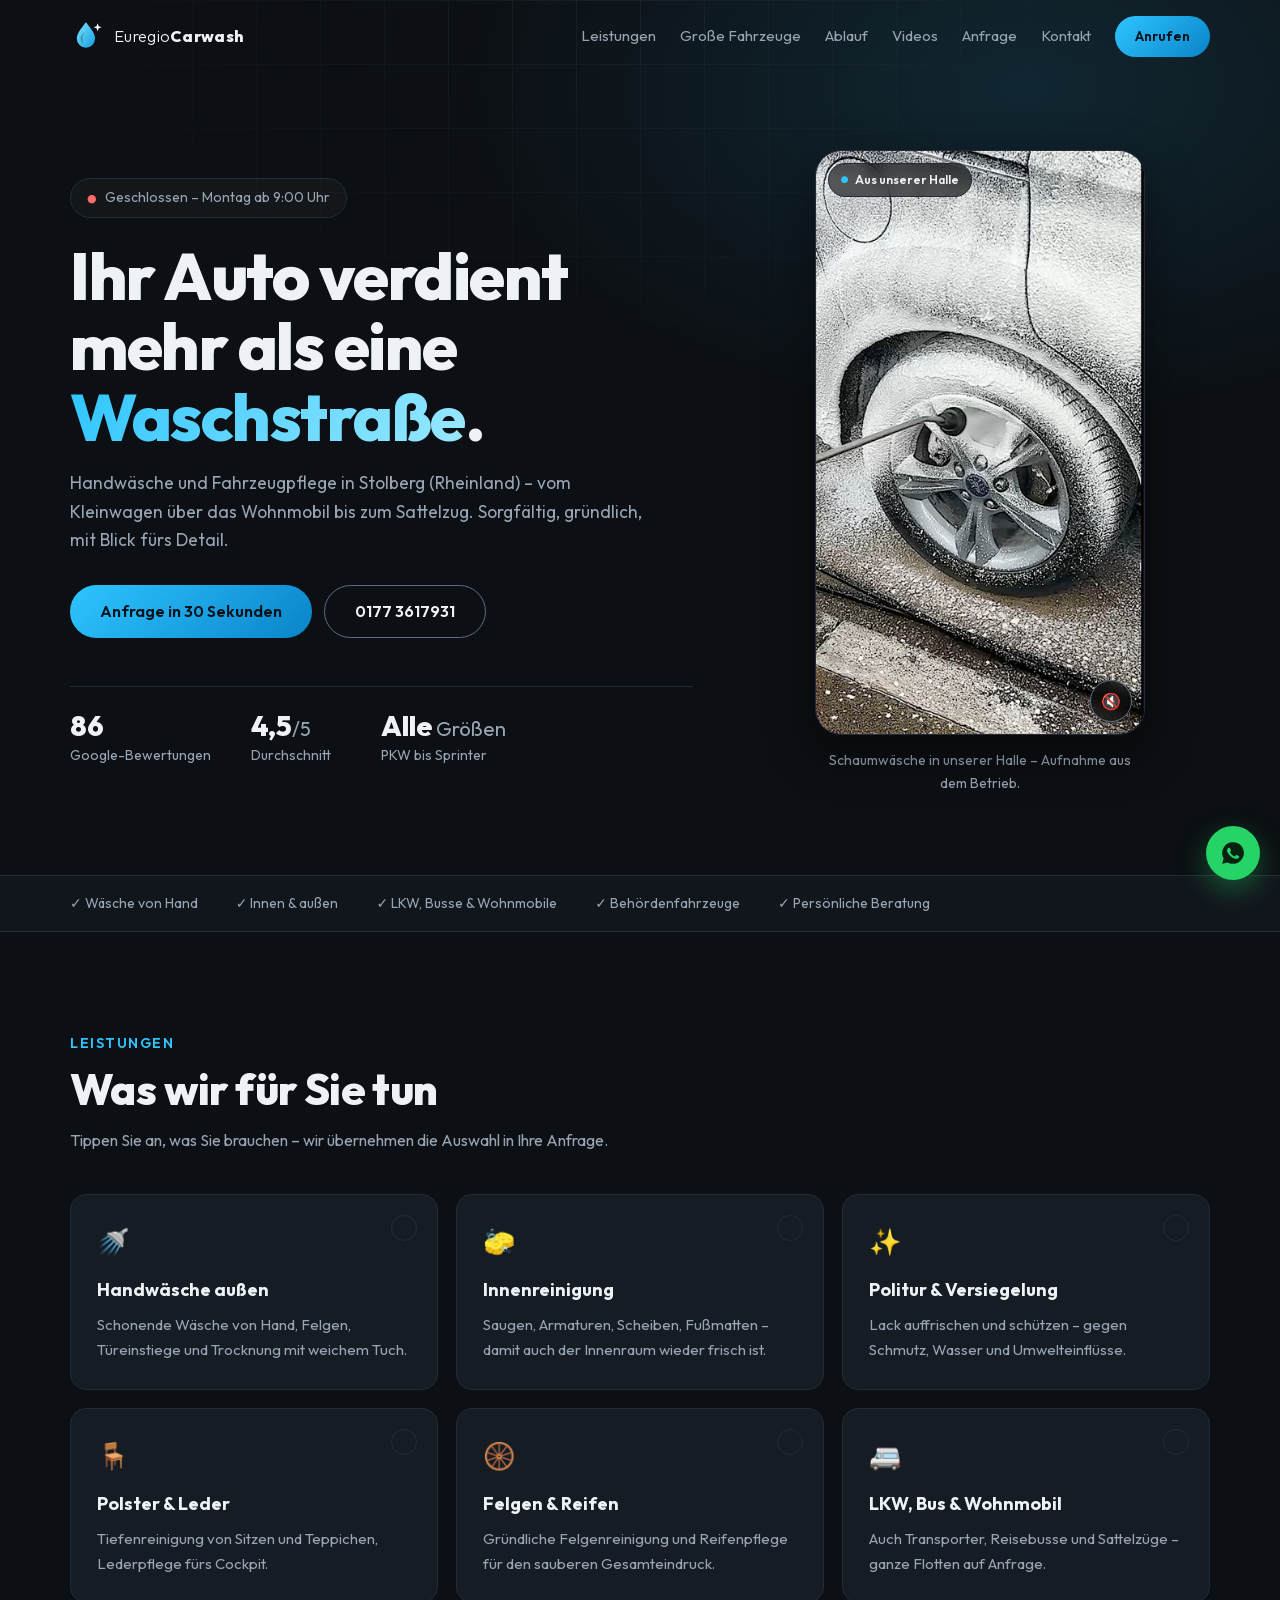
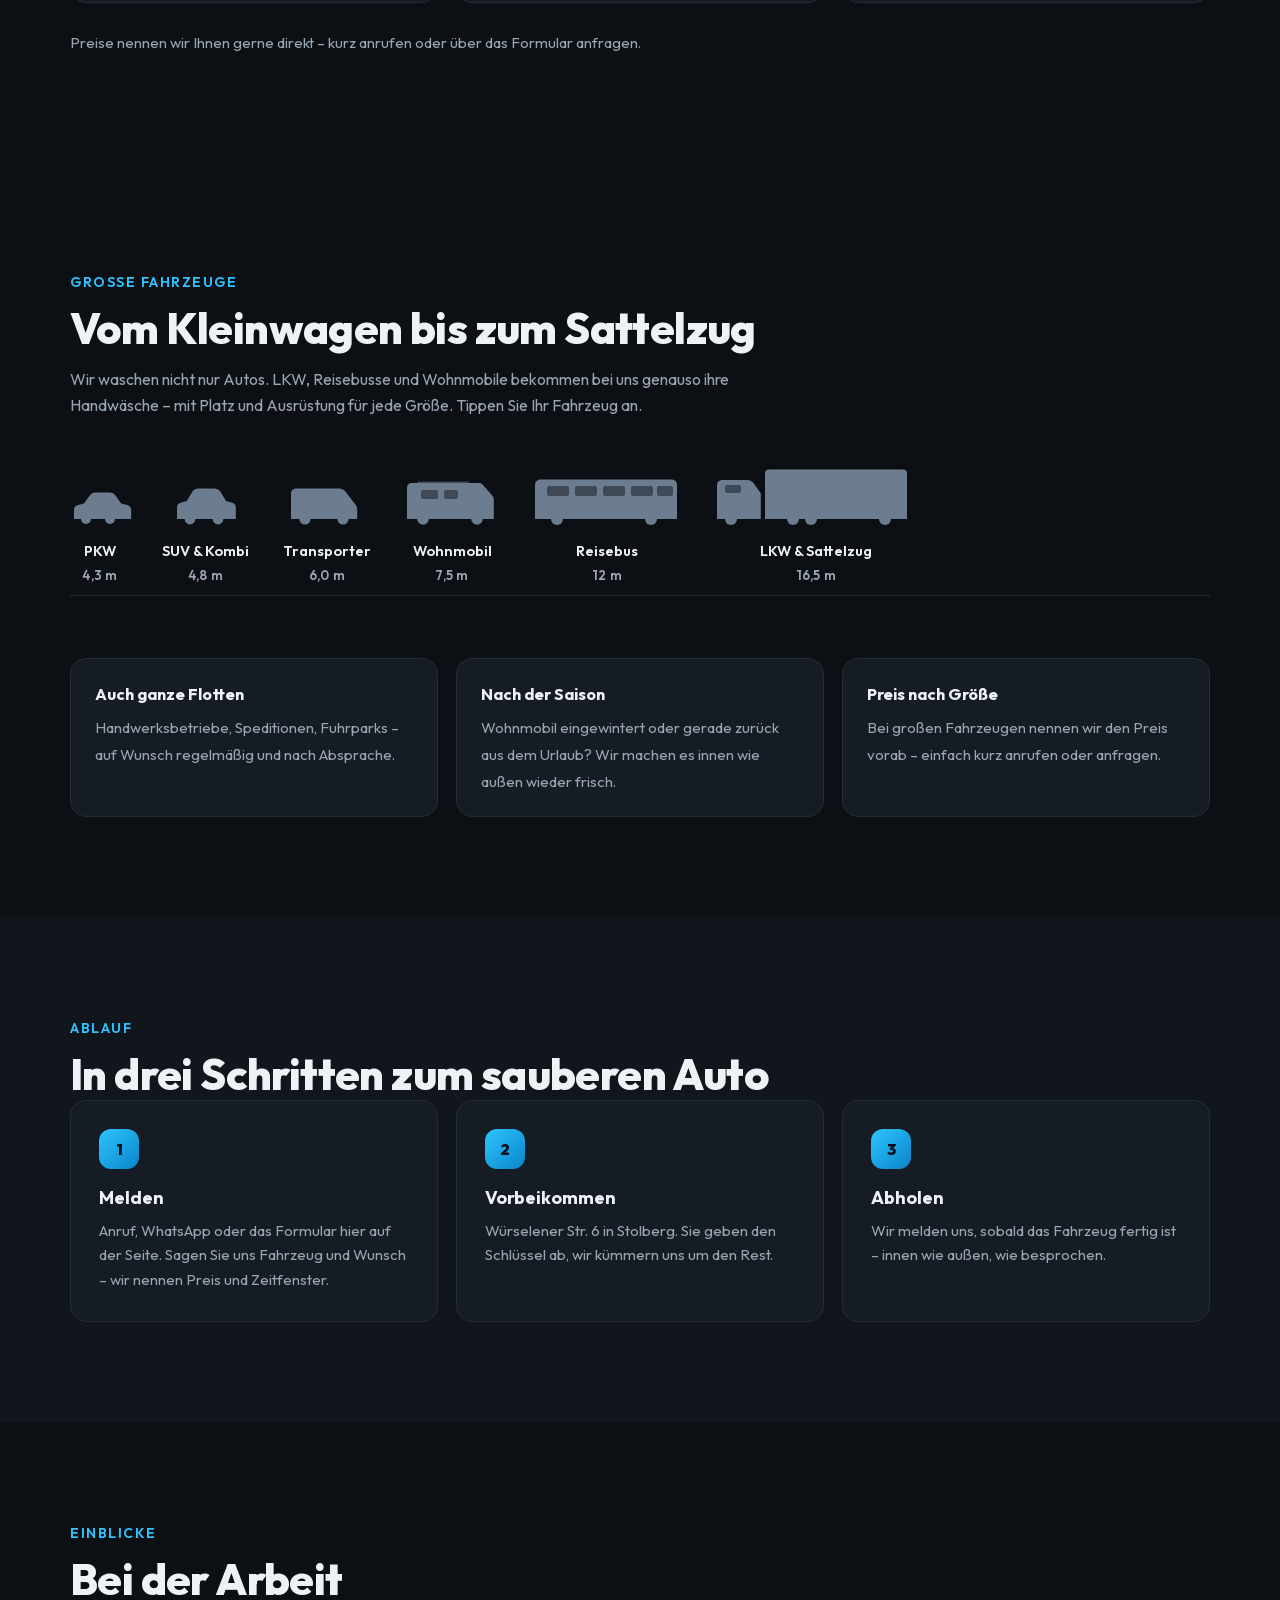
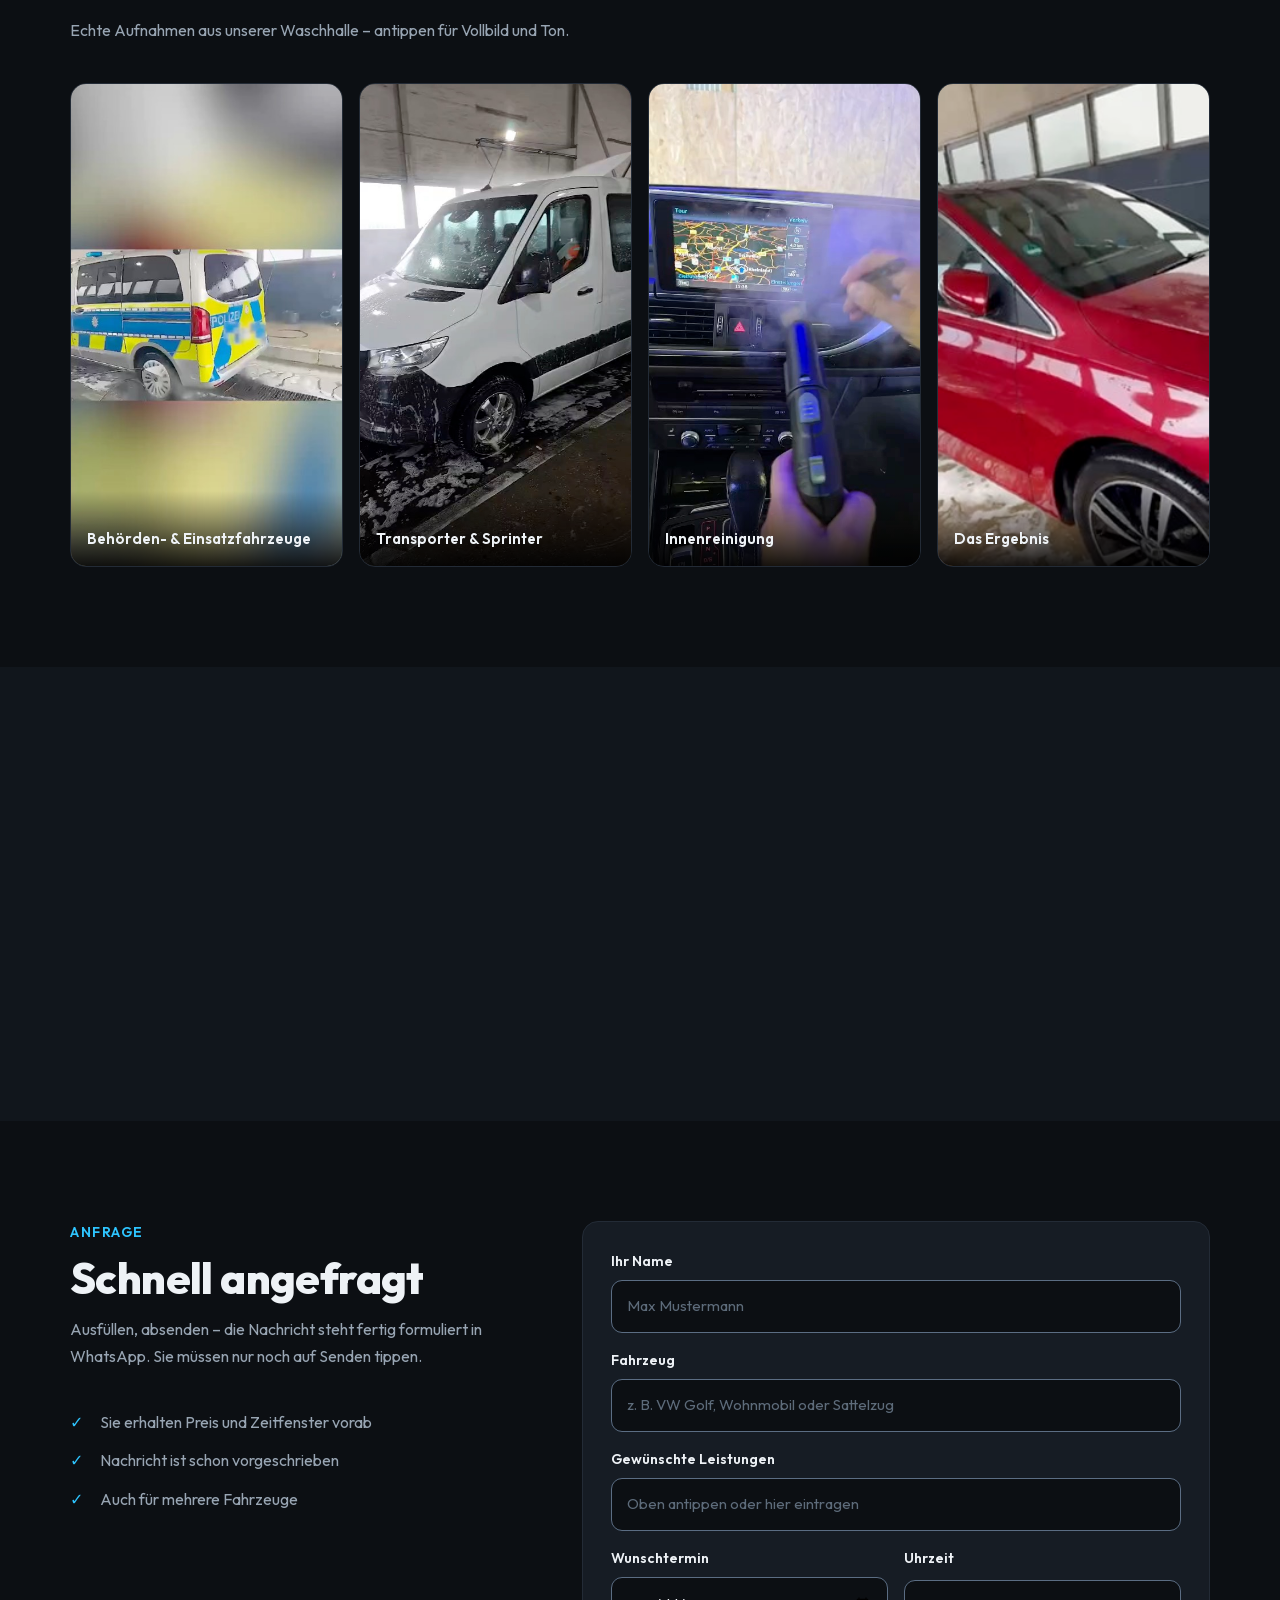
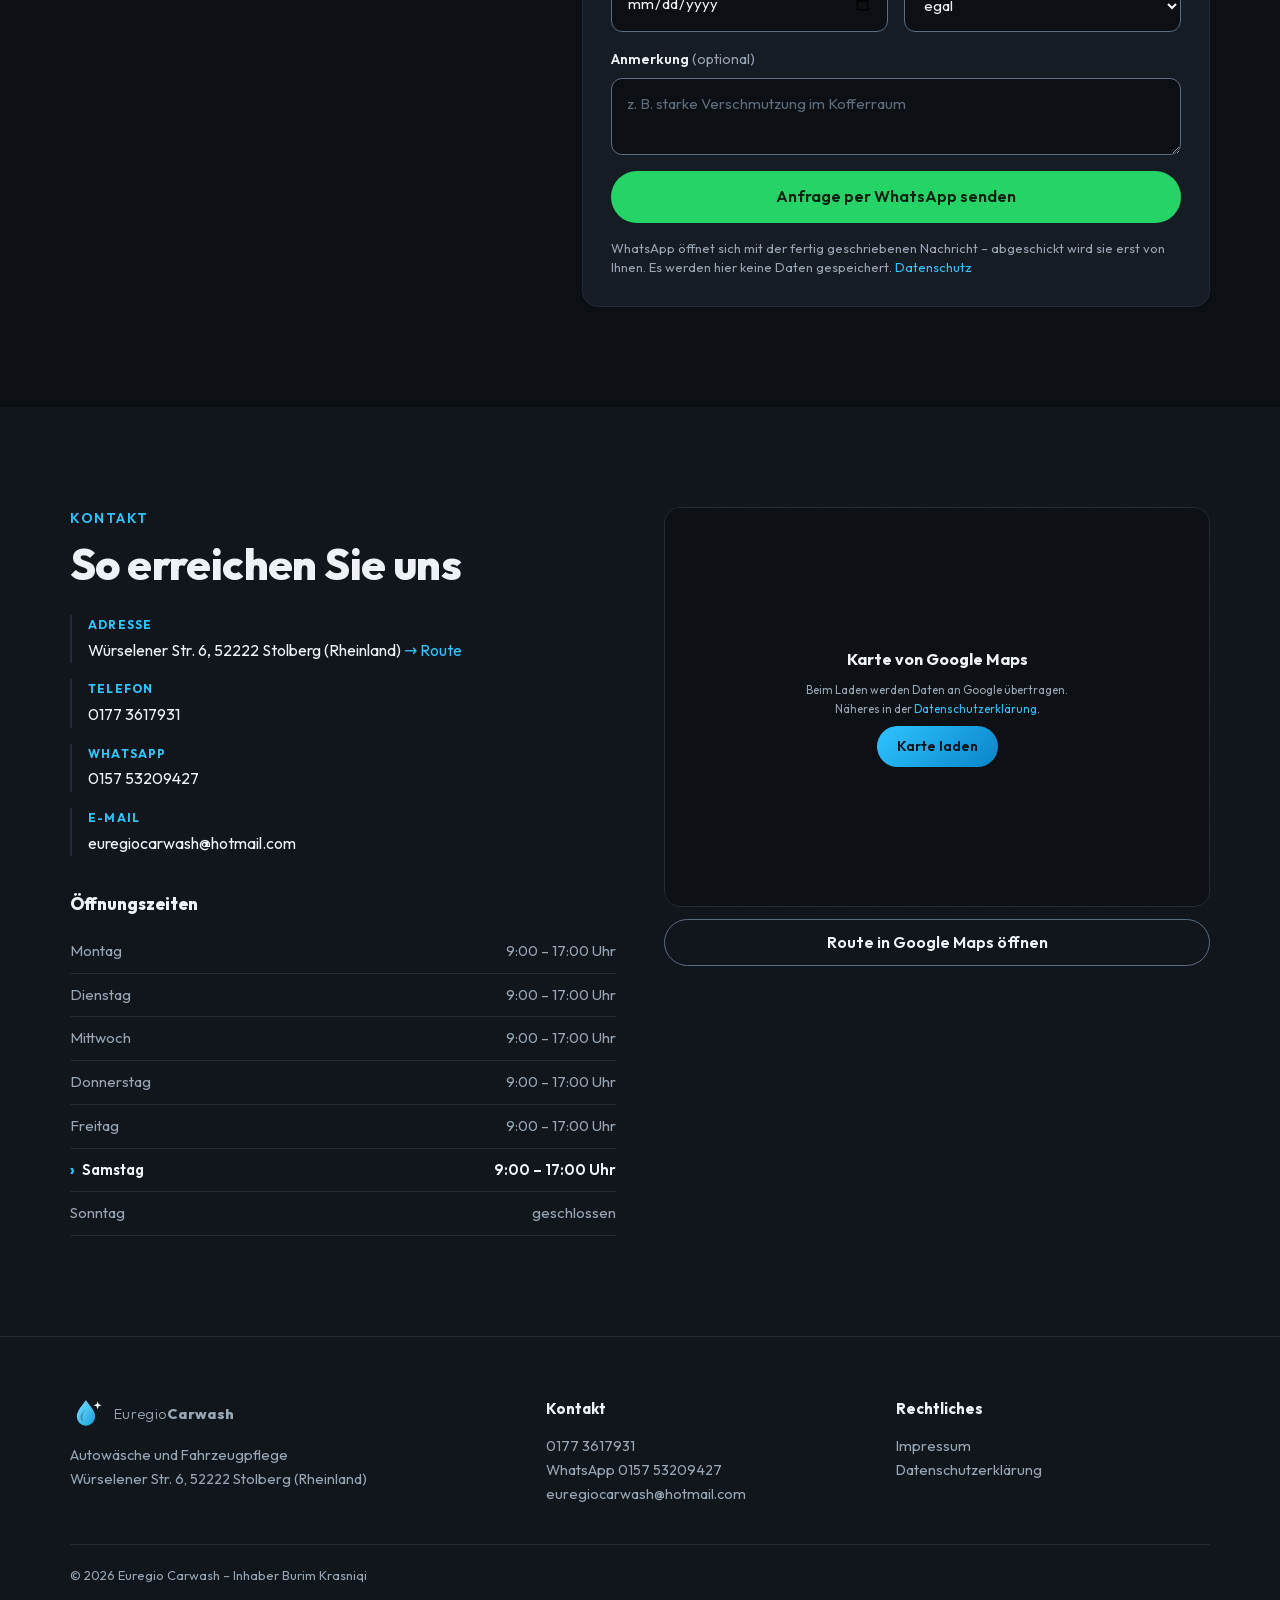
==== index.html @ 528397e3 "Euregio Carwash Website – Umzug auf GitHub Pages Co-Authored-By: Claude Opus 5 <noreply@anthropic.co" ====
<!DOCTYPE html>
<html lang="de">
<head>
<meta charset="utf-8">
<meta name="viewport" content="width=device-width, initial-scale=1">
<title>Euregio Carwash Stolberg – Autowäsche &amp; Fahrzeugpflege</title>
<meta name="description" content="Handwäsche, Innenreinigung und Aufbereitung in Stolberg (Rheinland) – für PKW, Transporter, Wohnmobile, Reisebusse und LKW. Würselener Str. 6.">
<meta name="theme-color" content="#0d1014">
<link rel="canonical" href="https://euregiowash.de/">
<meta property="og:type" content="website">
<meta property="og:url" content="https://euregiowash.de/">
<meta property="og:site_name" content="Euregio Carwash">
<meta property="og:locale" content="de_DE">
<meta property="og:title" content="Euregio Carwash Stolberg – Autowäsche & Fahrzeugpflege">
<meta property="og:description" content="Handwäsche, Innenreinigung und Aufbereitung in Stolberg (Rheinland) – für PKW, Transporter, Wohnmobile, Reisebusse und LKW. Würselener Str. 6.">
<meta property="og:image" content="https://euregiowash.de/logo/social-vorschau.jpg">
<meta property="og:image:width" content="1200">
<meta property="og:image:height" content="630">
<meta property="og:image:alt" content="Euregio Carwash Stolberg – Handwäsche, Innenreinigung, Aufbereitung">
<meta name="twitter:card" content="summary_large_image">
<meta name="twitter:title" content="Euregio Carwash Stolberg – Autowäsche & Fahrzeugpflege">
<meta name="twitter:description" content="Handwäsche, Innenreinigung und Aufbereitung in Stolberg (Rheinland) – für PKW, Transporter, Wohnmobile, Reisebusse und LKW. Würselener Str. 6.">
<meta name="twitter:image" content="https://euregiowash.de/logo/social-vorschau.jpg">
<link rel="icon" href="logo/logo-zeichen.svg" type="image/svg+xml">
<link rel="icon" href="logo/favicon-32.png" sizes="32x32" type="image/png">
<link rel="icon" href="logo/favicon-16.png" sizes="16x16" type="image/png">
<link rel="apple-touch-icon" href="logo/apple-touch-icon.png">
<link rel="manifest" href="site.webmanifest">
<link rel="preload" href="fonts/outfit.woff2" as="font" type="font/woff2" crossorigin>
<link rel="preload" href="videos/hero-schaum.jpg" as="image" fetchpriority="high">
<link rel="stylesheet" href="style.css">
<script type="application/ld+json">
{
  "@context": "https://schema.org",
  "@type": "AutoWash",
  "@id": "https://euregiowash.de/#betrieb",
  "name": "Euregio Carwash",
  "description": "Autowäsche und Fahrzeugpflege in Stolberg (Rheinland): Handwäsche, Innenreinigung, Politur und Aufbereitung – für PKW, Transporter, Wohnmobile, Reisebusse und LKW.",
  "url": "https://euregiowash.de/",
  "image": "https://euregiowash.de/logo/social-vorschau.jpg",
  "logo": "https://euregiowash.de/logo/icon-512.png",
  "telephone": "+491773617931",
  "email": "euregiocarwash@hotmail.com",
  "founder": {
    "@type": "Person",
    "name": "Burim Krasniqi"
  },
  "vatID": "DE360131266",
  "currenciesAccepted": "EUR",
  "address": {
    "@type": "PostalAddress",
    "streetAddress": "Würselener Str. 6",
    "postalCode": "52222",
    "addressLocality": "Stolberg (Rheinland)",
    "addressRegion": "Nordrhein-Westfalen",
    "addressCountry": "DE"
  },
  "areaServed": [
    {
      "@type": "City",
      "name": "Stolberg (Rheinland)"
    },
    {
      "@type": "City",
      "name": "Eschweiler"
    },
    {
      "@type": "City",
      "name": "Aachen"
    },
    {
      "@type": "City",
      "name": "Würselen"
    }
  ],
  "openingHoursSpecification": [
    {
      "@type": "OpeningHoursSpecification",
      "dayOfWeek": [
        "Monday",
        "Tuesday",
        "Wednesday",
        "Thursday",
        "Friday",
        "Saturday"
      ],
      "opens": "09:00",
      "closes": "17:00"
    }
  ],
  "aggregateRating": {
    "@type": "AggregateRating",
    "ratingValue": "4.5",
    "reviewCount": "86",
    "bestRating": "5"
  },
  "hasOfferCatalog": {
    "@type": "OfferCatalog",
    "name": "Leistungen",
    "itemListElement": [
      {
        "@type": "Offer",
        "itemOffered": {
          "@type": "Service",
          "name": "Handwäsche außen"
        }
      },
      {
        "@type": "Offer",
        "itemOffered": {
          "@type": "Service",
          "name": "Innenreinigung"
        }
      },
      {
        "@type": "Offer",
        "itemOffered": {
          "@type": "Service",
          "name": "Politur und Versiegelung"
        }
      },
      {
        "@type": "Offer",
        "itemOffered": {
          "@type": "Service",
          "name": "Polster- und Lederpflege"
        }
      },
      {
        "@type": "Offer",
        "itemOffered": {
          "@type": "Service",
          "name": "Felgen- und Reifenreinigung"
        }
      },
      {
        "@type": "Offer",
        "itemOffered": {
          "@type": "Service",
          "name": "Transporterwäsche"
        }
      },
      {
        "@type": "Offer",
        "itemOffered": {
          "@type": "Service",
          "name": "LKW- und Sattelzugwäsche"
        }
      },
      {
        "@type": "Offer",
        "itemOffered": {
          "@type": "Service",
          "name": "Reisebuswäsche"
        }
      },
      {
        "@type": "Offer",
        "itemOffered": {
          "@type": "Service",
          "name": "Wohnmobilreinigung"
        }
      },
      {
        "@type": "Offer",
        "itemOffered": {
          "@type": "Service",
          "name": "Flottenpflege für Unternehmen"
        }
      }
    ]
  }
}
</script>
</head>
<body>

<a href="#inhalt" class="sprunglink">Zum Inhalt springen</a>

<div class="fortschritt" id="fortschritt"></div>

<header id="nav">
  <div class="wrap nav-inner">
    <a href="#top" class="logo"><img src="logo/logo-marke.svg" alt="" class="logo-mark" width="36" height="36"><span>Euregio<b>Carwash</b></span></a>
    <button class="burger" id="burger" aria-label="Menü öffnen" aria-expanded="false" aria-controls="menu">
      <span></span><span></span><span></span>
    </button>
    <nav class="links" id="menu">
      <a href="#leistungen">Leistungen</a>
      <a href="#flotte">Große Fahrzeuge</a>
      <a href="#ablauf">Ablauf</a>
      <a href="#videos">Videos</a>
      <a href="#anfrage">Anfrage</a>
      <a href="#kontakt">Kontakt</a>
      <a href="tel:+491773617931" class="btn btn-sm nav-call">Anrufen</a>
    </nav>
  </div>
</header>

<main id="top" tabindex="-1"><span id="inhalt"></span>

<section class="hero">
  <div class="raster" aria-hidden="true"></div>
  <div class="wrap hero-grid">
    <div class="hero-text">
      <span class="badge"><b id="ampel" class="ampel">●</b> <span id="ampelText">Öffnungszeiten werden geprüft</span></span>
      <h1>Ihr Auto verdient<br>mehr als eine <em>Waschstraße</em>.</h1>
      <p class="lead">Handwäsche und Fahrzeugpflege in Stolberg (Rheinland) – vom Kleinwagen
        über das Wohnmobil bis zum Sattelzug. Sorgfältig, gründlich, mit Blick fürs Detail.</p>
      <div class="cta-row">
        <a href="#anfrage" class="btn btn-gross">Anfrage in 30 Sekunden</a>
        <a href="tel:+491773617931" class="btn btn-ghost btn-gross">0177 3617931</a>
      </div>
      <dl class="fakten">
        <div><dt id="zahlBewertungen" data-count="86">0</dt><dd>Google-Bewertungen</dd></div>
        <div><dt>4,5<span class="klein">/5</span></dt><dd>Durchschnitt</dd></div>
        <div><dt>Alle<span class="klein"> Größen</span></dt><dd>PKW bis Sprinter</dd></div>
      </dl>
    </div>

    <div class="hero-video-karte">
      <div class="rahmen">
        <video id="heroVideo" muted loop playsinline autoplay preload="auto"
               poster="videos/hero-schaum.jpg">
          <source src="videos/hero-schaum.mp4" type="video/mp4">
        </video>
        <button class="ton" id="tonBtn" aria-label="Ton einschalten"><span aria-hidden="true">🔇</span></button>
        <span class="live">Aus unserer Halle</span>
      </div>
      <p class="karte-bu">Schaumwäsche in unserer Halle – Aufnahme aus dem Betrieb.</p>
    </div>
  </div>
</section>

<div class="streifen">
  <div class="wrap streifen-inner">
    <span>✓ Wäsche von Hand</span>
    <span>✓ Innen &amp; außen</span>
    <span>✓ LKW, Busse &amp; Wohnmobile</span>
    <span>✓ Behördenfahrzeuge</span>
    <span>✓ Persönliche Beratung</span>
  </div>
</div>

<section id="leistungen" class="sec">
  <div class="wrap">
    <p class="kicker reveal">Leistungen</p>
    <h2 class="reveal">Was wir für Sie tun</h2>
    <p class="sub reveal">Tippen Sie an, was Sie brauchen – wir übernehmen die Auswahl in Ihre Anfrage.</p>

    <div class="grid" id="leistungsGrid">
      <button class="karte reveal" data-leistung="Handwäsche außen">
        <span class="karte-ico">🚿</span><span class="kt">Handwäsche außen</span><span class="kp">Schonende Wäsche von Hand, Felgen, Türeinstiege und Trocknung mit weichem Tuch.</span><span class="haken">✓</span></button>
      <button class="karte reveal" data-leistung="Innenreinigung">
        <span class="karte-ico">🧽</span><span class="kt">Innenreinigung</span><span class="kp">Saugen, Armaturen, Scheiben, Fußmatten – damit auch der Innenraum wieder frisch ist.</span><span class="haken">✓</span></button>
      <button class="karte reveal" data-leistung="Politur &amp; Versiegelung">
        <span class="karte-ico">✨</span><span class="kt">Politur &amp; Versiegelung</span><span class="kp">Lack auffrischen und schützen – gegen Schmutz, Wasser und Umwelteinflüsse.</span><span class="haken">✓</span></button>
      <button class="karte reveal" data-leistung="Polster- &amp; Lederpflege">
        <span class="karte-ico">🪑</span><span class="kt">Polster &amp; Leder</span><span class="kp">Tiefenreinigung von Sitzen und Teppichen, Lederpflege fürs Cockpit.</span><span class="haken">✓</span></button>
      <button class="karte reveal" data-leistung="Felgen &amp; Reifen">
        <span class="karte-ico">🛞</span><span class="kt">Felgen &amp; Reifen</span><span class="kp">Gründliche Felgenreinigung und Reifenpflege für den sauberen Gesamteindruck.</span><span class="haken">✓</span></button>
      <button class="karte reveal" data-leistung="LKW / Bus / Wohnmobil">
        <span class="karte-ico">🚐</span><span class="kt">LKW, Bus &amp; Wohnmobil</span><span class="kp">Auch Transporter, Reisebusse und Sattelzüge – ganze Flotten auf Anfrage.</span><span class="haken">✓</span></button>
    </div>

    <div class="auswahl-leiste" id="auswahlLeiste" hidden>
      <span id="auswahlText">0 Leistungen ausgewählt</span>
      <a href="#anfrage" class="btn btn-sm">Weiter zur Anfrage</a>
    </div>
    <p class="note reveal">Preise nennen wir Ihnen gerne direkt – kurz anrufen oder über das Formular anfragen.</p>
  </div>
</section>

<section id="flotte" class="sec">
  <div class="wrap">
    <p class="kicker reveal">Große Fahrzeuge</p>
    <h2 class="reveal">Vom Kleinwagen bis zum Sattelzug</h2>
    <p class="sub reveal">Wir waschen nicht nur Autos. LKW, Reisebusse und Wohnmobile bekommen bei uns
      genauso ihre Handwäsche – mit Platz und Ausrüstung für jede Größe. Tippen Sie Ihr Fahrzeug an.</p>

    <div class="flotte-halter reveal">
      <div class="flotte" id="flotteReihe">
        <button class="fz" data-fahrzeug="PKW" aria-label="PKW, 4,3 m">
          <svg viewBox="0 0 56 56" width="56" height="56" aria-hidden="true"><g class="fz-form"><path d="M2 50V41c0-2.6 1.5-4.2 4-4.9l6-1.6 5.4-7.6C19 24.6 21 23.5 23.6 23.5h13.8c2.7 0 4.8 1.1 6.4 3.4l5.4 7.6 6 1.6c2.5.7 4 2.3 4 4.9v9z"/><circle cx="14" cy="50" r="5"/><circle cx="38" cy="50" r="5"/></g></svg>
          <span class="fz-name">PKW</span><span class="fz-mass">4,3 m</span>
        </button>
        <button class="fz" data-fahrzeug="SUV & Kombi" aria-label="SUV & Kombi, 4,8 m">
          <svg viewBox="0 0 62 56" width="62" height="56" aria-hidden="true"><g class="fz-form"><path d="M2 50V38.5c0-2.7 1.6-4.4 4.2-5.1l5.6-1.5 5.2-8.6c1.5-2.5 3.6-3.7 6.4-3.7h15.8c2.9 0 5 1.2 6.6 3.7l5.2 8.6 5.6 1.5c2.6.7 4.2 2.4 4.2 5.1V50z"/><circle cx="15" cy="50" r="5.4"/><circle cx="43" cy="50" r="5.4"/></g></svg>
          <span class="fz-name">SUV &amp; Kombi</span><span class="fz-mass">4,8 m</span>
        </button>
        <button class="fz" data-fahrzeug="Transporter" aria-label="Transporter, 6,0 m">
          <svg viewBox="0 0 76 56" width="76" height="56" aria-hidden="true"><g class="fz-form"><path d="M2 50V25c0-3.4 2-5.5 5.6-5.5h42c3 0 5.2 1 7 3.3l9.6 12.4c1.4 1.8 2 3.4 2 5.6V50z"/><circle cx="16" cy="50" r="5.6"/><circle cx="54" cy="50" r="5.6"/></g></svg>
          <span class="fz-name">Transporter</span><span class="fz-mass">6,0 m</span>
        </button>
        <button class="fz" data-fahrzeug="Wohnmobil" aria-label="Wohnmobil, 7,5 m">
          <svg viewBox="0 0 94 56" width="94" height="56" aria-hidden="true"><g class="fz-form"><path d="M2 50V19c0-3.2 1.9-5 5.2-5H74c1.7 0 2.8.5 3.8 1.7l9.2 10.6c1.2 1.4 1.8 2.6 1.8 4.5V50z"/><rect x="12" y="12.5" width="52" height="2.6" rx="1.3" opacity=".55"/><rect x="16" y="21" width="17" height="9" rx="2" fill="#12171d" opacity=".5"/><rect x="39" y="21" width="14" height="9" rx="2" fill="#12171d" opacity=".5"/><circle cx="18" cy="50" r="5.8"/><circle cx="72" cy="50" r="5.8"/></g></svg>
          <span class="fz-name">Wohnmobil</span><span class="fz-mass">7,5 m</span>
        </button>
        <button class="fz" data-fahrzeug="Reisebus" aria-label="Reisebus, 12 m">
          <svg viewBox="0 0 148 56" width="148" height="56" aria-hidden="true"><g class="fz-form"><path d="M2 50V16c0-3.4 2.2-5.6 6-5.6h130c3.8 0 6 2.2 6 5.6V50z"/><g fill="#12171d" opacity=".5"><rect x="14" y="17" width="22" height="10" rx="2"/><rect x="42" y="17" width="22" height="10" rx="2"/><rect x="70" y="17" width="22" height="10" rx="2"/><rect x="98" y="17" width="22" height="10" rx="2"/><rect x="124" y="17" width="16" height="10" rx="2"/></g><circle cx="24" cy="50" r="6"/><circle cx="118" cy="50" r="6"/></g></svg>
          <span class="fz-name">Reisebus</span><span class="fz-mass">12 m</span>
        </button>
        <button class="fz" data-fahrzeug="LKW & Sattelzug" aria-label="LKW & Sattelzug, 16,5 m">
          <svg viewBox="0 0 202 56" width="202" height="56" aria-hidden="true"><g class="fz-form"><path d="M2 50V16.5c0-3.4 2.1-5.5 5.6-5.5h24c3.2 0 5.4 1.1 7.2 3.6l7 9.6V50z"/><path d="M50 50V4.5C50 2 51.5.5 54 .5h134c2.5 0 4 1.5 4 4V50z"/><rect x="10" y="16" width="16" height="8" rx="2" fill="#12171d" opacity=".5"/><circle cx="16" cy="50" r="6"/><circle cx="78" cy="50" r="6"/><circle cx="96" cy="50" r="6"/><circle cx="170" cy="50" r="6"/></g></svg>
          <span class="fz-name">LKW &amp; Sattelzug</span><span class="fz-mass">16,5 m</span>
        </button>
      </div>
      <div class="flotte-linie" aria-hidden="true"></div>
    </div>
    <span class="flotte-wisch" aria-hidden="true">Wischen für die großen →</span>

    <p class="flotte-hinweis" id="flotteHinweis" hidden></p>

    <div class="flotte-punkte">
      <div class="reveal"><b>Auch ganze Flotten</b><span>Handwerksbetriebe, Speditionen, Fuhrparks – auf Wunsch regelmäßig und nach Absprache.</span></div>
      <div class="reveal"><b>Nach der Saison</b><span>Wohnmobil eingewintert oder gerade zurück aus dem Urlaub? Wir machen es innen wie außen wieder frisch.</span></div>
      <div class="reveal"><b>Preis nach Größe</b><span>Bei großen Fahrzeugen nennen wir den Preis vorab – einfach kurz anrufen oder anfragen.</span></div>
    </div>
  </div>
</section>

<section id="ablauf" class="sec sec-alt">
  <div class="wrap">
    <p class="kicker reveal">Ablauf</p>
    <h2 class="reveal">In drei Schritten zum sauberen Auto</h2>
    <ol class="schritte">
      <li class="reveal"><span class="nr">1</span><h3>Melden</h3>
        <p>Anruf, WhatsApp oder das Formular hier auf der Seite. Sagen Sie uns Fahrzeug und Wunsch – wir nennen Preis und Zeitfenster.</p></li>
      <li class="reveal"><span class="nr">2</span><h3>Vorbeikommen</h3>
        <p>Würselener Str. 6 in Stolberg. Sie geben den Schlüssel ab, wir kümmern uns um den Rest.</p></li>
      <li class="reveal"><span class="nr">3</span><h3>Abholen</h3>
        <p>Wir melden uns, sobald das Fahrzeug fertig ist – innen wie außen, wie besprochen.</p></li>
    </ol>
  </div>
</section>

<section id="videos" class="sec">
  <div class="wrap">
    <p class="kicker reveal">Einblicke</p>
    <h2 class="reveal">Bei der Arbeit</h2>
    <p class="sub reveal">Echte Aufnahmen aus unserer Waschhalle – antippen für Vollbild und Ton.</p>
    <div class="vgal">
      <figure class="vcard reveal" tabindex="0" role="button" aria-label="Video Behördenfahrzeuge abspielen">
        <video muted loop playsinline preload="none" poster="videos/behoerden.jpg" data-src="videos/behoerden.mp4"></video>
        <figcaption>Behörden- &amp; Einsatzfahrzeuge</figcaption></figure>
      <figure class="vcard reveal" tabindex="0" role="button" aria-label="Video Transporter abspielen">
        <video muted loop playsinline preload="none" poster="videos/sprinter-schaum.jpg" data-src="videos/sprinter-schaum.mp4"></video>
        <figcaption>Transporter &amp; Sprinter</figcaption></figure>
      <figure class="vcard reveal" tabindex="0" role="button" aria-label="Video Innenreinigung abspielen">
        <video muted loop playsinline preload="none" poster="videos/innenreinigung.jpg" data-src="videos/innenreinigung.mp4"></video>
        <figcaption>Innenreinigung</figcaption></figure>
      <figure class="vcard reveal" tabindex="0" role="button" aria-label="Video Ergebnis abspielen">
        <video muted loop playsinline preload="none" poster="videos/mercedes-front.jpg" data-src="videos/mercedes-front.mp4"></video>
        <figcaption>Das Ergebnis</figcaption></figure>
    </div>
  </div>
</section>

<section class="sec sec-alt bewertung">
  <div class="wrap mitte">
    <div class="sterne reveal" aria-label="4,5 von 5 Sternen">★★★★<span class="halb">★</span></div>
    <h2 class="reveal">4,5 von 5 bei Google</h2>
    <p class="sub reveal">Aus 86 Rezensionen unserer Kundinnen und Kunden.</p>
    <a class="btn btn-ghost reveal" href="https://www.google.com/maps/search/Euregio-Carwash+Stolberg" target="_blank" rel="noopener">Rezensionen bei Google ansehen</a>
  </div>
</section>

<section id="anfrage" class="sec">
  <div class="wrap anfrage-grid">
    <div class="reveal">
      <p class="kicker">Anfrage</p>
      <h2>Schnell angefragt</h2>
      <p class="sub">Ausfüllen, absenden – die Nachricht steht fertig formuliert in WhatsApp.
        Sie müssen nur noch auf Senden tippen.</p>
      <ul class="vorteile">
        <li>Sie erhalten Preis und Zeitfenster vorab</li>
        <li>Nachricht ist schon vorgeschrieben</li>
        <li>Auch für mehrere Fahrzeuge</li>
      </ul>
    </div>

    <form class="formular reveal" id="formular" novalidate aria-describedby="formFehler">
      <p id="formFehler" class="formfehler" role="alert" hidden></p>
      <div class="feld">
        <label for="fName">Ihr Name</label>
        <input id="fName" name="name" type="text" autocomplete="name" placeholder="Max Mustermann" required>
      </div>
      <div class="feld">
        <label for="fAuto">Fahrzeug</label>
        <input id="fAuto" name="auto" type="text" placeholder="z. B. VW Golf, Wohnmobil oder Sattelzug" required>
      </div>
      <div class="feld">
        <label for="fLeistung">Gewünschte Leistungen</label>
        <input id="fLeistung" name="leistung" type="text" placeholder="Oben antippen oder hier eintragen">
      </div>
      <div class="feld-reihe">
        <div class="feld">
          <label for="fDatum">Wunschtermin</label>
          <input id="fDatum" name="datum" type="date" min="">
        </div>
        <div class="feld">
          <label for="fZeit">Uhrzeit</label>
          <select id="fZeit" name="zeit">
            <option value="">egal</option><option>vormittags</option><option>mittags</option><option>nachmittags</option>
          </select>
        </div>
      </div>
      <div class="feld">
        <label for="fText">Anmerkung <span class="opt">(optional)</span></label>
        <textarea id="fText" name="text" rows="2" placeholder="z. B. starke Verschmutzung im Kofferraum"></textarea>
      </div>

      <div class="vorschau" id="vorschau" aria-live="polite"></div>

      <button type="button" class="btn btn-wa btn-gross breit-voll" id="sendenWa">
        Anfrage per WhatsApp senden
      </button>
      <p class="hinweis">WhatsApp öffnet sich mit der fertig geschriebenen Nachricht – abgeschickt wird sie
        erst von Ihnen. Es werden hier keine Daten gespeichert.
        <a href="datenschutz.html">Datenschutz</a></p>
    </form>
  </div>
</section>

<section id="kontakt" class="sec sec-alt">
  <div class="wrap kontakt-grid">
    <div class="reveal">
      <p class="kicker">Kontakt</p>
      <h2>So erreichen Sie uns</h2>
      <ul class="kontakt-list">
        <li><b>Adresse</b>
          <a href="https://www.google.com/maps/dir/?api=1&destination=W%C3%BCrselener+Str.+6%2C+52222+Stolberg" target="_blank" rel="noopener">
            Würselener Str. 6, 52222 Stolberg (Rheinland) <span class="pfeil">→ Route</span></a></li>
        <li><b>Telefon</b><a href="tel:+491773617931">0177 3617931</a></li>
        <li><b>WhatsApp</b><a href="https://wa.me/4915753209427?text=Hallo%20Euregio%20Carwash%2C%20ich%20w%C3%BCrde%20gerne%20einen%20Termin%20anfragen.%20Mein%20Fahrzeug%3A%20" target="_blank" rel="noopener">0157 53209427</a></li>
        <li><b>E-Mail</b><a href="mailto:euregiocarwash@hotmail.com">euregiocarwash@hotmail.com</a></li>
      </ul>

      <table class="zeiten" id="zeiten"><caption>Öffnungszeiten</caption><tbody></tbody></table>
    </div>

    <div class="reveal">
      <!-- Karte lädt erst nach Klick: keine Datenübertragung an Google ohne Einwilligung -->
      <div class="karte-halter" id="karteHalter">
        <div class="karte-platzhalter" id="kartePlatzhalter">
          <p><b>Karte von Google Maps</b></p>
          <p class="klein">Beim Laden werden Daten an Google übertragen. Näheres in der
            <a href="datenschutz.html">Datenschutzerklärung</a>.</p>
          <button class="btn btn-sm" id="karteLaden">Karte laden</button>
        </div>
      </div>
      <a class="btn btn-ghost breit" href="https://www.google.com/maps/dir/?api=1&destination=W%C3%BCrselener+Str.+6%2C+52222+Stolberg" target="_blank" rel="noopener">Route in Google Maps öffnen</a>
    </div>
  </div>
</section>

</main>

<footer>
  <div class="wrap foot-grid">
    <div>
      <div class="logo"><img src="logo/logo-marke.svg" alt="" class="logo-mark" width="36" height="36"><span>Euregio<b>Carwash</b></span></div>
      <p>Autowäsche und Fahrzeugpflege<br>Würselener Str. 6, 52222 Stolberg (Rheinland)</p>
    </div>
    <div>
      <h4>Kontakt</h4>
      <p><a href="tel:+491773617931">0177 3617931</a><br>
         <a href="https://wa.me/4915753209427?text=Hallo%20Euregio%20Carwash%2C%20ich%20w%C3%BCrde%20gerne%20einen%20Termin%20anfragen.%20Mein%20Fahrzeug%3A%20" target="_blank" rel="noopener">WhatsApp 0157 53209427</a><br>
         <a href="mailto:euregiocarwash@hotmail.com">euregiocarwash@hotmail.com</a></p>
    </div>
    <div>
      <h4>Rechtliches</h4>
      <p><a href="impressum.html">Impressum</a><br>
         <a href="datenschutz.html">Datenschutzerklärung</a></p>
    </div>
  </div>
  <div class="wrap copy">© <span id="jahr"></span> Euregio Carwash – Inhaber Burim Krasniqi</div>
</footer>

<a class="fab wa-fab" href="https://wa.me/4915753209427?text=Hallo%20Euregio%20Carwash%2C%20ich%20w%C3%BCrde%20gerne%20einen%20Termin%20anfragen.%20Mein%20Fahrzeug%3A%20" target="_blank" rel="noopener" aria-label="Über WhatsApp schreiben">
  <svg viewBox="0 0 24 24" width="26" height="26" fill="currentColor" aria-hidden="true"><path d="M12 2a10 10 0 0 0-8.6 15.1L2 22l5.1-1.3A10 10 0 1 0 12 2Zm5.4 14.1c-.2.6-1.3 1.2-1.8 1.2-.5.1-1 .1-1.7-.1-.4-.1-.9-.3-1.6-.6-2.8-1.2-4.6-4-4.7-4.2-.1-.2-1.1-1.4-1.1-2.7s.7-1.9 1-2.2c.2-.2.5-.3.7-.3h.5c.2 0 .4 0 .6.5l.8 1.9c.1.2.1.4 0 .5l-.3.5-.3.3c-.1.1-.3.3-.1.6.2.3.8 1.3 1.7 2.1 1.1 1 2 1.3 2.3 1.4.3.1.4.1.6-.1l.8-1c.2-.2.4-.2.6-.1l1.8.9c.2.1.4.2.5.3.1.2.1.6-.1 1.1Z"/></svg>
</a>
<button class="fab hoch" id="hoch" aria-label="Nach oben" hidden>↑</button>

<script src="script.js" defer></script>
</body>
</html>
---- style.css ----
@font-face{
  font-family:'Outfit';src:url('fonts/outfit.woff2') format('woff2');
  font-weight:300 800;font-style:normal;font-display:swap;
}
:root{
  --bg:#0c0f13; --bg2:#11161c; --karte:#161c24; --linie:#232b36;
  --txt:#eef2f6; --mut:#98a5b3; --akz:#2ec5ff; --akz2:#0a84c9; --wa:#25d366; --warn:#ff6b6b;
  --linie-ui:#5b6d83;   /* Rahmen für Bedienelemente, WCAG-konform */
  --rad:16px; --schatten:0 18px 50px rgba(0,0,0,.45);
}
*{box-sizing:border-box}
html{scroll-behavior:smooth;scroll-padding-top:84px}
body{margin:0;background:var(--bg);color:var(--txt);line-height:1.65;-webkit-font-smoothing:antialiased;
  font-family:'Outfit',system-ui,-apple-system,'Segoe UI',Roboto,sans-serif}
img,video{display:block;max-width:100%}
a{color:inherit;text-decoration:none}
button{font:inherit;color:inherit;-webkit-appearance:none;appearance:none;background:none;
  border:0;-webkit-tap-highlight-color:transparent}
:focus-visible{outline:2px solid var(--akz);outline-offset:3px;border-radius:6px}
.wrap{width:min(1140px,92vw);margin:0 auto}
.mitte{text-align:center}
.klein{font-size:.72em;color:var(--mut);font-weight:400}

/* SCROLL-FORTSCHRITT */
.fortschritt{position:fixed;top:0;left:0;height:3px;width:0;z-index:99;
  background:linear-gradient(90deg,var(--akz),#8be9ff)}

/* NAV */
#nav{position:fixed;top:0;left:0;right:0;z-index:60;padding:16px 0;transition:.3s}
#nav.fest{background:rgba(12,15,19,.92);backdrop-filter:blur(14px);border-bottom:1px solid var(--linie);padding:9px 0}
.nav-inner{display:flex;align-items:center;gap:20px}
.logo{display:flex;align-items:center;gap:10px;font-weight:300;letter-spacing:.3px;white-space:nowrap}
.logo b{font-weight:800}
.logo-mark{width:34px;height:34px;flex:none;display:block}
.links{margin-left:auto;display:flex;align-items:center;gap:24px;font-size:15px}
.links a{color:var(--mut);transition:color .2s}
.links a:hover{color:var(--txt)}
.links a.btn{color:#04121b}
.burger{display:none;margin-left:auto;background:none;border:0;padding:8px;cursor:pointer}
.burger span{display:block;width:24px;height:2px;background:var(--txt);margin:5px 0;transition:.3s}
.burger[aria-expanded="true"] span:nth-child(1){transform:translateY(7px) rotate(45deg)}
.burger[aria-expanded="true"] span:nth-child(2){opacity:0}
.burger[aria-expanded="true"] span:nth-child(3){transform:translateY(-7px) rotate(-45deg)}

/* BUTTONS */
.btn{display:inline-flex;align-items:center;justify-content:center;gap:8px;cursor:pointer;border:0;
  padding:13px 26px;border-radius:999px;font-weight:600;line-height:1.2;text-align:center;
  background:linear-gradient(135deg,var(--akz),var(--akz2));color:#04121b;transition:transform .2s,box-shadow .2s,background .2s}
.btn:hover{transform:translateY(-2px);box-shadow:0 12px 30px rgba(46,197,255,.28)}
.btn:active{transform:translateY(0)}
.btn-sm{padding:12px 20px;font-size:14px}
.btn-gross{padding:16px 30px}
.btn-ghost{background:transparent;color:var(--txt);border:1px solid var(--linie-ui)}
.btn-ghost:hover{border-color:var(--akz);box-shadow:none;background:rgba(46,197,255,.06)}
.btn-wa{background:var(--wa);color:#04220f}
.btn-wa:hover{box-shadow:0 12px 30px rgba(37,211,102,.3)}
.breit{width:100%;margin-top:12px}

/* HERO */
.hero{position:relative;padding:150px 0 80px;overflow:hidden;
  background:radial-gradient(70% 60% at 80% 10%,rgba(46,197,255,.13),transparent 65%),var(--bg)}
.raster{position:absolute;inset:0;pointer-events:none;opacity:.5;
  background-image:linear-gradient(var(--linie) 1px,transparent 1px),linear-gradient(90deg,var(--linie) 1px,transparent 1px);
  background-size:64px 64px;
  mask-image:radial-gradient(70% 60% at 50% 0%,#000,transparent 75%);
  -webkit-mask-image:radial-gradient(70% 60% at 50% 0%,#000,transparent 75%)}
.hero-grid{position:relative;display:grid;grid-template-columns:1.15fr .85fr;gap:56px;align-items:center}
.badge{display:inline-flex;align-items:center;gap:8px;border:1px solid var(--linie);background:rgba(255,255,255,.03);
  padding:7px 16px;border-radius:999px;font-size:14px;color:var(--mut)}
.ampel{color:var(--mut);font-size:11px;line-height:1}
.hero h1{font-size:clamp(2.4rem,5.2vw,4.2rem);line-height:1.06;letter-spacing:-1.5px;font-weight:800;margin:22px 0 0}
.hero h1 em{font-style:normal;background:linear-gradient(120deg,var(--akz),#9ae9ff);-webkit-background-clip:text;background-clip:text;color:transparent}
.lead{color:var(--mut);font-size:1.08rem;max-width:52ch;margin:18px 0 30px}
.cta-row{display:flex;gap:12px;flex-wrap:wrap}
.fakten{display:flex;gap:40px;margin:48px 0 0;padding:24px 0 0;border-top:1px solid var(--linie);flex-wrap:wrap}
.fakten div{min-width:90px}
.fakten dt{font-size:1.75rem;font-weight:800;line-height:1.1}
.fakten dd{margin:2px 0 0;color:var(--mut);font-size:14px}

.hero-video-karte{justify-self:center;width:100%;max-width:330px}
.rahmen{position:relative;border-radius:26px;overflow:hidden;border:1px solid var(--linie);
  box-shadow:var(--schatten);background:#000}
.rahmen:before{content:"";position:absolute;inset:0;z-index:2;pointer-events:none;border-radius:26px;
  box-shadow:inset 0 0 0 1px rgba(255,255,255,.06)}
.rahmen video{width:100%;aspect-ratio:9/16;object-fit:cover}
.ton{position:absolute;right:12px;bottom:12px;z-index:3;width:42px;height:42px;border-radius:50%;cursor:pointer;
  background:rgba(0,0,0,.6);backdrop-filter:blur(6px);border:1px solid var(--linie-ui);font-size:16px}
.ton:hover{background:rgba(0,0,0,.85);border-color:var(--akz)}
.live{position:absolute;left:12px;top:12px;z-index:3;font-size:12px;font-weight:600;padding:6px 12px;border-radius:999px;
  background:rgba(0,0,0,.6);backdrop-filter:blur(6px);border:1px solid var(--linie)}
.live:before{content:"●";color:var(--akz);margin-right:6px;font-size:9px;vertical-align:2px}
.karte-bu{color:var(--mut);font-size:14px;text-align:center;margin:14px 0 0}

/* STREIFEN */
.streifen{border-block:1px solid var(--linie);background:var(--bg2);overflow:hidden}
.streifen-inner{display:flex;gap:38px;padding:16px 0;color:var(--mut);font-size:14px;
  overflow-x:auto;scrollbar-width:none;white-space:nowrap}
.streifen-inner::-webkit-scrollbar{display:none}

/* SEKTIONEN */
.sec{padding:100px 0}
.sec-alt{background:var(--bg2)}
.kicker{color:var(--akz);font-weight:600;font-size:14px;letter-spacing:1.5px;text-transform:uppercase;margin:0 0 10px}
h2{font-size:clamp(1.8rem,3.6vw,2.7rem);font-weight:800;letter-spacing:-.6px;margin:0;line-height:1.15}
.sub{color:var(--mut);margin:12px 0 40px;max-width:60ch}
.mitte .sub{margin-inline:auto}
.note{color:var(--mut);margin-top:28px;font-size:15px}

/* LEISTUNGEN */
.grid{display:grid;grid-template-columns:repeat(auto-fit,minmax(280px,1fr));gap:18px}
.karte{position:relative;text-align:left;cursor:pointer;background:var(--karte);border:1px solid var(--linie);
  border-radius:var(--rad);padding:26px;transition:.28s}
.karte:hover{transform:translateY(-5px);border-color:#31404f}
.karte.aktiv{border-color:var(--akz);background:linear-gradient(180deg,rgba(46,197,255,.09),var(--karte))}
.karte-ico{font-size:26px;display:block;margin-bottom:12px}
.kt{display:block;font-weight:700;font-size:1.12rem;margin-bottom:8px}
.kp{display:block;color:var(--mut);font-size:15px}
.haken{position:absolute;top:20px;right:20px;width:26px;height:26px;border-radius:50%;display:grid;place-items:center;
  font-size:13px;font-weight:800;border:1px solid var(--linie);color:transparent;transition:.25s}
.karte.aktiv .haken{background:var(--akz);border-color:var(--akz);color:#04121b}

.auswahl-leiste[hidden]{display:none}
.auswahl-leiste{position:sticky;bottom:16px;z-index:40;margin-top:22px;display:flex;align-items:center;gap:16px;
  justify-content:space-between;flex-wrap:wrap;background:rgba(22,28,36,.94);backdrop-filter:blur(12px);
  border:1px solid var(--akz);border-radius:999px;padding:10px 12px 10px 24px;box-shadow:var(--schatten)}

/* ABLAUF */
.schritte{list-style:none;counter-reset:s;padding:0;margin:0;display:grid;
  grid-template-columns:repeat(auto-fit,minmax(260px,1fr));gap:18px}
.schritte li{position:relative;background:var(--karte);border:1px solid var(--linie);border-radius:var(--rad);padding:28px}
.nr{display:grid;place-items:center;width:40px;height:40px;border-radius:12px;font-weight:800;
  background:linear-gradient(135deg,var(--akz),var(--akz2));color:#04121b;margin-bottom:14px}
.schritte h3{margin:0 0 6px;font-size:1.12rem}
.schritte p{margin:0;color:var(--mut);font-size:15px}

/* VIDEOS */
.vgal{display:grid;grid-template-columns:repeat(auto-fit,minmax(230px,1fr));gap:16px}
.vcard{margin:0;position:relative;border-radius:var(--rad);overflow:hidden;border:1px solid var(--linie);
  background:var(--karte);cursor:pointer;transition:.28s}
.vcard:hover{transform:translateY(-5px);border-color:var(--akz)}
.vcard video{width:100%;aspect-ratio:9/16;object-fit:cover;background:#000}
.vcard figcaption{position:absolute;left:0;right:0;bottom:0;padding:36px 16px 14px;font-weight:600;font-size:15px;
  background:linear-gradient(180deg,transparent,rgba(0,0,0,.88))}
.vcard:after{content:"▶";position:absolute;top:50%;left:50%;transform:translate(-50%,-50%) scale(.85);
  width:52px;height:52px;border-radius:50%;display:grid;place-items:center;font-size:15px;
  background:rgba(0,0,0,.55);backdrop-filter:blur(4px);border:1px solid rgba(255,255,255,.25);opacity:0;transition:.28s}
.vcard:hover:after,.vcard:focus-visible:after{opacity:1;transform:translate(-50%,-50%) scale(1)}
/* Auf Touchgeräten gibt es kein Hover: Symbol zeigen, solange das Video steht */
@media (hover:none){
  .vcard:after{opacity:.92;transform:translate(-50%,-50%) scale(1)}
  .vcard.laeuft:after{opacity:0}
}

.lightbox{position:fixed;inset:0;background:rgba(0,0,0,.94);display:grid;place-items:center;z-index:100;padding:4vw;cursor:zoom-out}
.lightbox video{max-height:88vh;border-radius:14px;cursor:default}
.lightbox .zu{position:absolute;top:18px;right:22px;font-size:30px;background:none;border:0;cursor:pointer;line-height:1}

/* BEWERTUNG */
.sterne{font-size:2.4rem;color:#ffc44d;letter-spacing:5px;margin-bottom:8px}
.sterne .halb{opacity:.45}
.bewertung .btn{margin-top:8px}

/* ANFRAGE */
.anfrage-grid{display:grid;grid-template-columns:.85fr 1.15fr;gap:48px;align-items:start}
.vorteile{list-style:none;padding:0;margin:26px 0 0;display:grid;gap:12px;color:var(--mut)}
.vorteile li{padding-left:30px;position:relative}
.vorteile li:before{content:"✓";position:absolute;left:0;top:0;color:var(--akz);font-weight:800}
.formular{background:var(--karte);border:1px solid var(--linie);border-radius:var(--rad);padding:28px;display:grid;gap:16px}
.feld{display:grid;gap:7px}
.feld-reihe{display:grid;grid-template-columns:1fr 1fr;gap:16px}
label{font-size:14px;font-weight:600}
.opt{color:var(--mut);font-weight:400}
input,select,textarea{width:100%;background:var(--bg);border:1px solid var(--linie-ui);border-radius:11px;
  padding:13px 15px;color:var(--txt);font:inherit;font-size:15px;transition:border-color .2s}
input:focus,select:focus,textarea:focus{outline:none;border-color:var(--akz)}
input::placeholder,textarea::placeholder{color:#5d6b7a}
input.fehler{border-color:var(--warn)}
textarea{resize:vertical}
.vorschau{display:none;background:var(--bg);border:1px dashed var(--linie);border-radius:11px;padding:14px 16px;
  font-size:14px;color:var(--mut);white-space:pre-wrap}
.vorschau.an{display:block}
.hinweis{margin:0;font-size:13px;color:var(--mut);line-height:1.5}
.hinweis a{color:var(--akz)}

/* KONTAKT */
.kontakt-grid{display:grid;grid-template-columns:1fr 1fr;gap:48px;align-items:start}
.kontakt-list{list-style:none;padding:0;margin:26px 0 0;display:grid;gap:16px}
.kontakt-list li{display:grid;gap:2px;border-left:2px solid var(--linie);padding-left:16px;transition:border-color .2s}
.kontakt-list li:hover{border-color:var(--akz)}
.kontakt-list b{font-size:12px;letter-spacing:1.2px;text-transform:uppercase;color:var(--akz)}
.pfeil{color:var(--akz);white-space:nowrap}

.zeiten{width:100%;border-collapse:collapse;margin-top:34px;font-size:15px}
.zeiten caption{text-align:left;font-weight:800;font-size:1.05rem;margin-bottom:12px}
.zeiten td{padding:9px 0;border-bottom:1px solid var(--linie);color:var(--mut)}
.zeiten td:last-child{text-align:right}
.zeiten tr.heute td{color:var(--txt);font-weight:600}
.zeiten tr.heute td:first-child:before{content:"›";color:var(--akz);margin-right:8px;font-weight:800}

.karte-halter{position:relative;border-radius:var(--rad);overflow:hidden;border:1px solid var(--linie);
  height:400px;background:var(--karte)}
.karte-platzhalter{position:absolute;inset:0;display:grid;place-content:center;justify-items:center;gap:8px;
  text-align:center;padding:30px;
  background:linear-gradient(rgba(12,15,19,.86),rgba(12,15,19,.86)),
    repeating-linear-gradient(45deg,var(--karte),var(--karte) 12px,var(--bg2) 12px,var(--bg2) 24px)}
.karte-platzhalter p{margin:0;max-width:38ch;color:var(--mut)}
.karte-platzhalter b{color:var(--txt)}
.karte-platzhalter a{color:var(--akz)}
.karte-halter iframe{width:100%;height:100%;border:0}

/* FOOTER */
footer{background:var(--bg2);border-top:1px solid var(--linie);padding:60px 0 22px;color:var(--mut);font-size:14.5px}
.foot-grid{display:grid;grid-template-columns:1.4fr 1fr 1fr;gap:36px}
footer h4{color:var(--txt);margin:0 0 10px;font-size:15px}
footer a:hover{color:var(--akz)}
footer p{margin:12px 0 0}
.copy{border-top:1px solid var(--linie);margin-top:38px;padding-top:20px;font-size:13px}

/* SCHWEBENDE KNÖPFE */
.fab[hidden]{display:none}
.fab{position:fixed;z-index:70;width:54px;height:54px;border-radius:50%;display:grid;place-items:center;
  cursor:pointer;border:0;transition:.25s}
.wa-fab{right:20px;bottom:20px;background:var(--wa);color:#04220f;box-shadow:0 10px 28px rgba(37,211,102,.35)}
.hoch{right:20px;bottom:86px;background:var(--karte);border:1px solid var(--linie-ui);color:var(--txt);font-size:18px}
.fab:hover{transform:scale(1.08)}

/* RECHTSTEXTE */
.rechtstext{padding:130px 0 90px;max-width:820px}
.rechtstext h1{font-size:clamp(1.9rem,4vw,2.6rem);font-weight:800;letter-spacing:-.6px;margin:0 0 8px}
.rechtstext h2{font-size:1.3rem;margin:44px 0 10px}
.rechtstext h3{font-size:1.05rem;margin:26px 0 6px}
.rechtstext p,.rechtstext li{color:var(--mut)}
.rechtstext ul{padding-left:20px;display:grid;gap:6px}
.rechtstext a{color:var(--akz)}
.rechtstext .box{background:var(--karte);border:1px solid var(--linie);border-radius:var(--rad);padding:22px 26px;margin:22px 0}
.zurueck{display:inline-block;margin-bottom:26px;color:var(--mut)}
.zurueck:hover{color:var(--akz)}

/* REVEAL */
.reveal{opacity:0;transform:translateY(22px);transition:opacity .7s cubic-bezier(.2,.7,.3,1),transform .7s cubic-bezier(.2,.7,.3,1)}
.reveal.da{opacity:1;transform:none}

@media(max-width:960px){
  .hero-grid,.anfrage-grid,.kontakt-grid{grid-template-columns:1fr}
  .hero{padding-top:120px}
  .hero-video-karte{max-width:290px}
  .foot-grid{grid-template-columns:1fr 1fr}
}
@media(max-width:760px){
  .burger{display:block}
  .links{position:fixed;top:60px;left:0;right:0;flex-direction:column;align-items:stretch;gap:6px;
    background:var(--bg2);border-bottom:1px solid var(--linie);padding:16px 6vw 22px;
    transform:translateY(-140%);transition:transform .32s;box-shadow:var(--schatten)}
  .links.offen{transform:translateY(0)}
  .links a{padding:14px 0;border-bottom:1px solid var(--linie)}
  .links a.btn{margin-top:10px;border-bottom:0;justify-content:center}
  .sec{padding:70px 0}
  .fakten{gap:26px}
  .feld-reihe,.foot-grid{grid-template-columns:1fr}
  .formular{padding:22px}
}
@media(prefers-reduced-motion:reduce){
  *{animation:none!important;transition:none!important}
  html{scroll-behavior:auto}
  .reveal{opacity:1;transform:none}
}

/* 404-SEITE */
.fehlerseite{padding:170px 0 110px;text-align:center;max-width:640px}
.fehlernummer{font-size:clamp(5rem,16vw,9rem);font-weight:800;line-height:.9;margin:0;letter-spacing:-4px;
  background:linear-gradient(140deg,var(--akz),rgba(46,197,255,.15));-webkit-background-clip:text;background-clip:text;color:transparent}
.fehlerseite h1{font-size:clamp(1.6rem,4vw,2.3rem);margin:14px 0 0;letter-spacing:-.5px}
.fehlerseite .sub{margin-inline:auto}
.mitte-btns{justify-content:center}
.fehler-links{list-style:none;padding:0;margin:44px 0 0;display:flex;gap:10px;flex-wrap:wrap;justify-content:center}
.fehler-links a{display:inline-block;padding:12px 20px;border:1px solid var(--linie-ui);border-radius:999px;
  font-size:14px;color:var(--mut);transition:.2s}
.fehler-links a:hover{border-color:var(--akz);color:var(--txt)}

/* SPRUNGLINK (Barrierefreiheit) */
.sprunglink{position:absolute;left:-9999px;top:0;z-index:200;background:var(--akz);color:#04121b;
  padding:14px 24px;border-radius:0 0 12px 0;font-weight:700}
.sprunglink:focus{left:0}
.formfehler{margin:0;padding:12px 16px;border-radius:11px;font-size:14px;font-weight:600;
  background:rgba(255,107,107,.12);border:1px solid var(--warn);color:#ffb3b3}
.formfehler[hidden]{display:none}
.breit-voll{width:100%}

/* GROSSE FAHRZEUGE */
.flotte-halter{position:relative;padding-bottom:6px}
.flotte{display:flex;align-items:flex-end;gap:34px;overflow-x:auto;padding:10px 2px 18px;
  scrollbar-width:thin;scrollbar-color:var(--linie) transparent}
.flotte::-webkit-scrollbar{height:6px}
.flotte::-webkit-scrollbar-thumb{background:var(--linie);border-radius:3px}
.flotte-linie{position:absolute;left:0;right:0;bottom:18px;height:1px;background:var(--linie);z-index:-1}
.fz{flex:none;background:none!important;border:0;padding:0 0 4px;cursor:pointer;display:flex;flex-direction:column;
  align-items:center;gap:0;text-align:center}
.fz svg{display:block;overflow:visible;margin:0 auto}
.fz-form{fill:#6c7d8f;transition:fill .25s,transform .25s}
.fz:hover .fz-form{fill:var(--txt)}
.fz.gewaehlt .fz-form{fill:var(--akz)}
.fz-name{margin-top:14px;font-size:14.5px;font-weight:600;white-space:nowrap;color:var(--txt);transition:color .25s}
.fz:hover .fz-name,.fz.gewaehlt .fz-name{color:var(--akz)}
.fz-mass{margin-top:2px;font-size:13px;font-weight:600;color:var(--mut);letter-spacing:.3px;white-space:nowrap}
.fz.gewaehlt .fz-mass{color:var(--akz)}

.flotte-hinweis{margin:6px 0 0;font-size:14px;color:var(--akz);font-weight:600}
.flotte-hinweis[hidden]{display:none}

.flotte-punkte{display:grid;grid-template-columns:repeat(auto-fit,minmax(250px,1fr));gap:18px;margin-top:44px}
.flotte-punkte div{background:var(--karte);border:1px solid var(--linie);border-radius:var(--rad);padding:22px 24px}
.flotte-punkte b{display:block;margin-bottom:6px;font-size:1.02rem}
.flotte-punkte span{color:var(--mut);font-size:15px}

/* Hinweis, dass die Fahrzeugreihe seitlich scrollt (nur auf schmalen Bildschirmen) */
.flotte-wisch{display:none}
@media(max-width:760px){
  .flotte-halter{position:relative}
  .flotte-halter:after{content:"";position:absolute;top:0;right:-2px;bottom:26px;width:56px;pointer-events:none;
    background:linear-gradient(90deg,transparent,var(--bg))}
  .flotte-wisch{display:block;margin-top:14px;font-size:13px;color:var(--akz);font-weight:600}
}
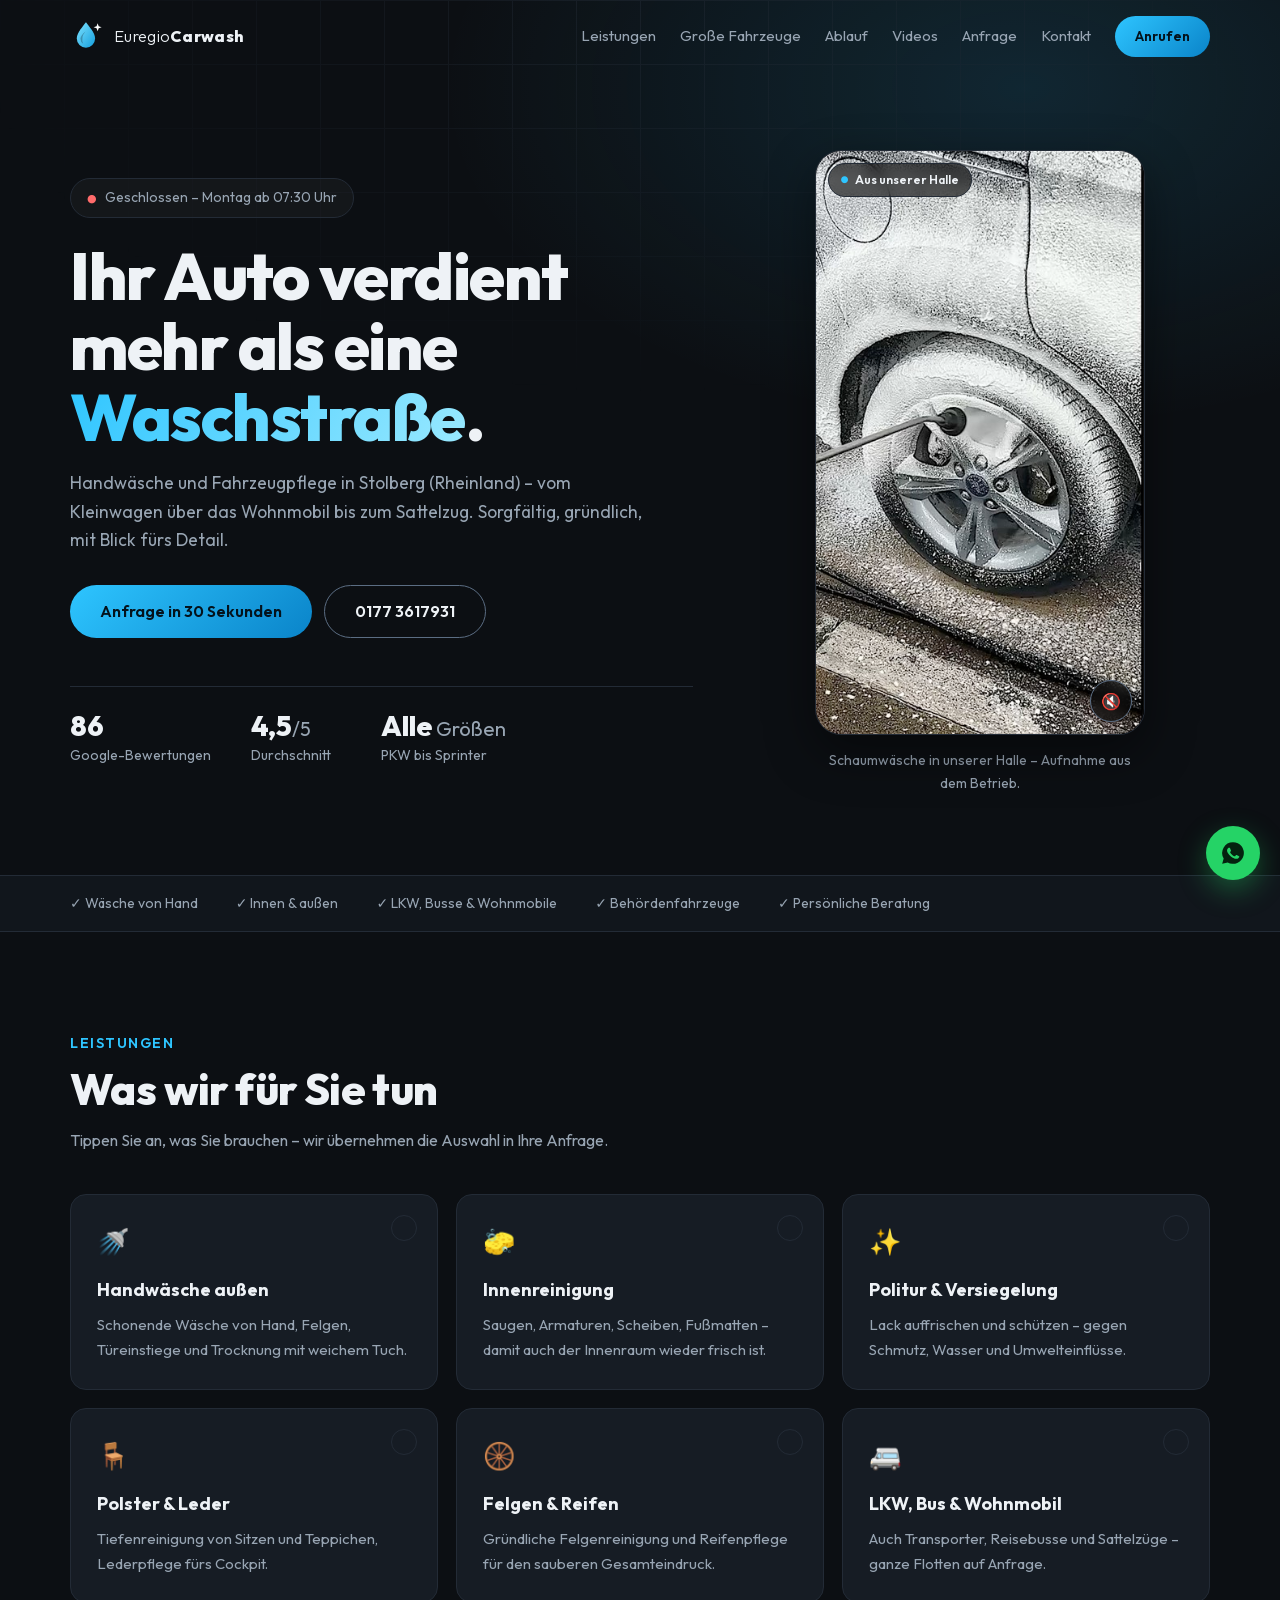
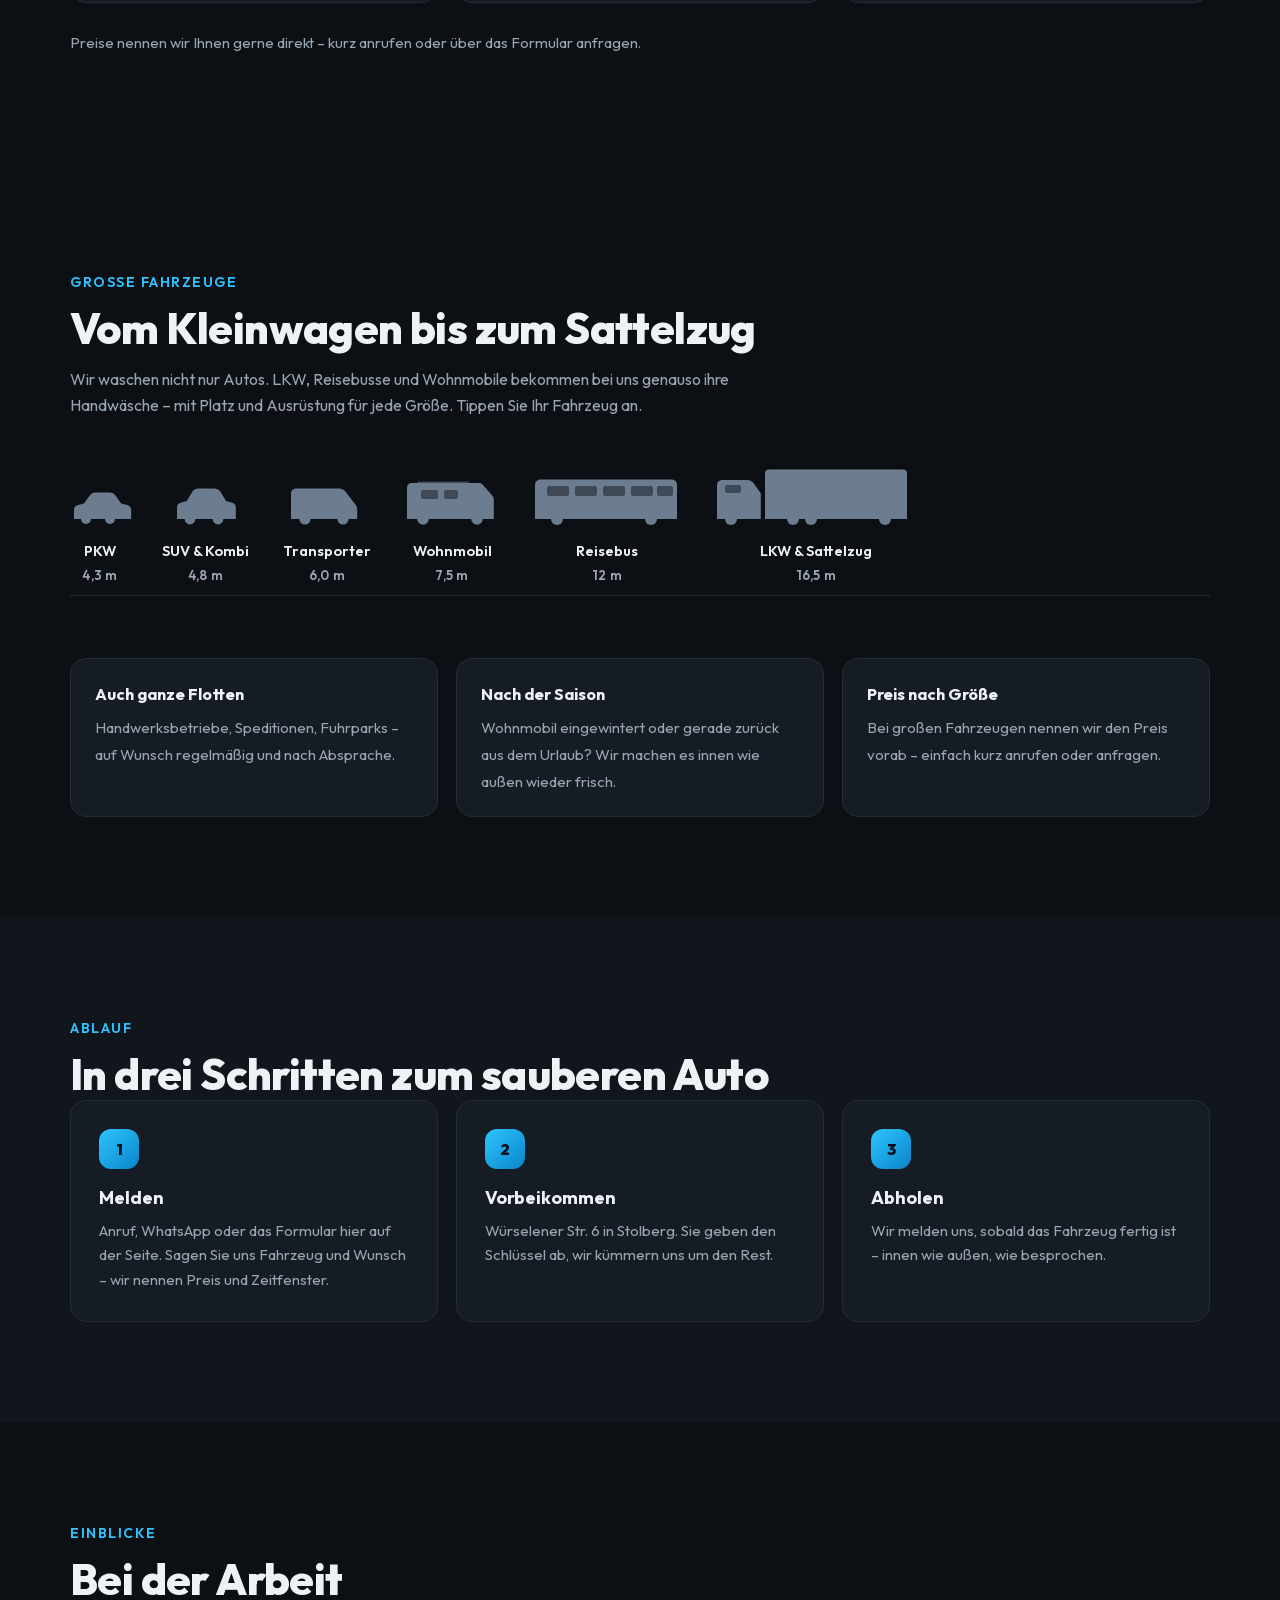
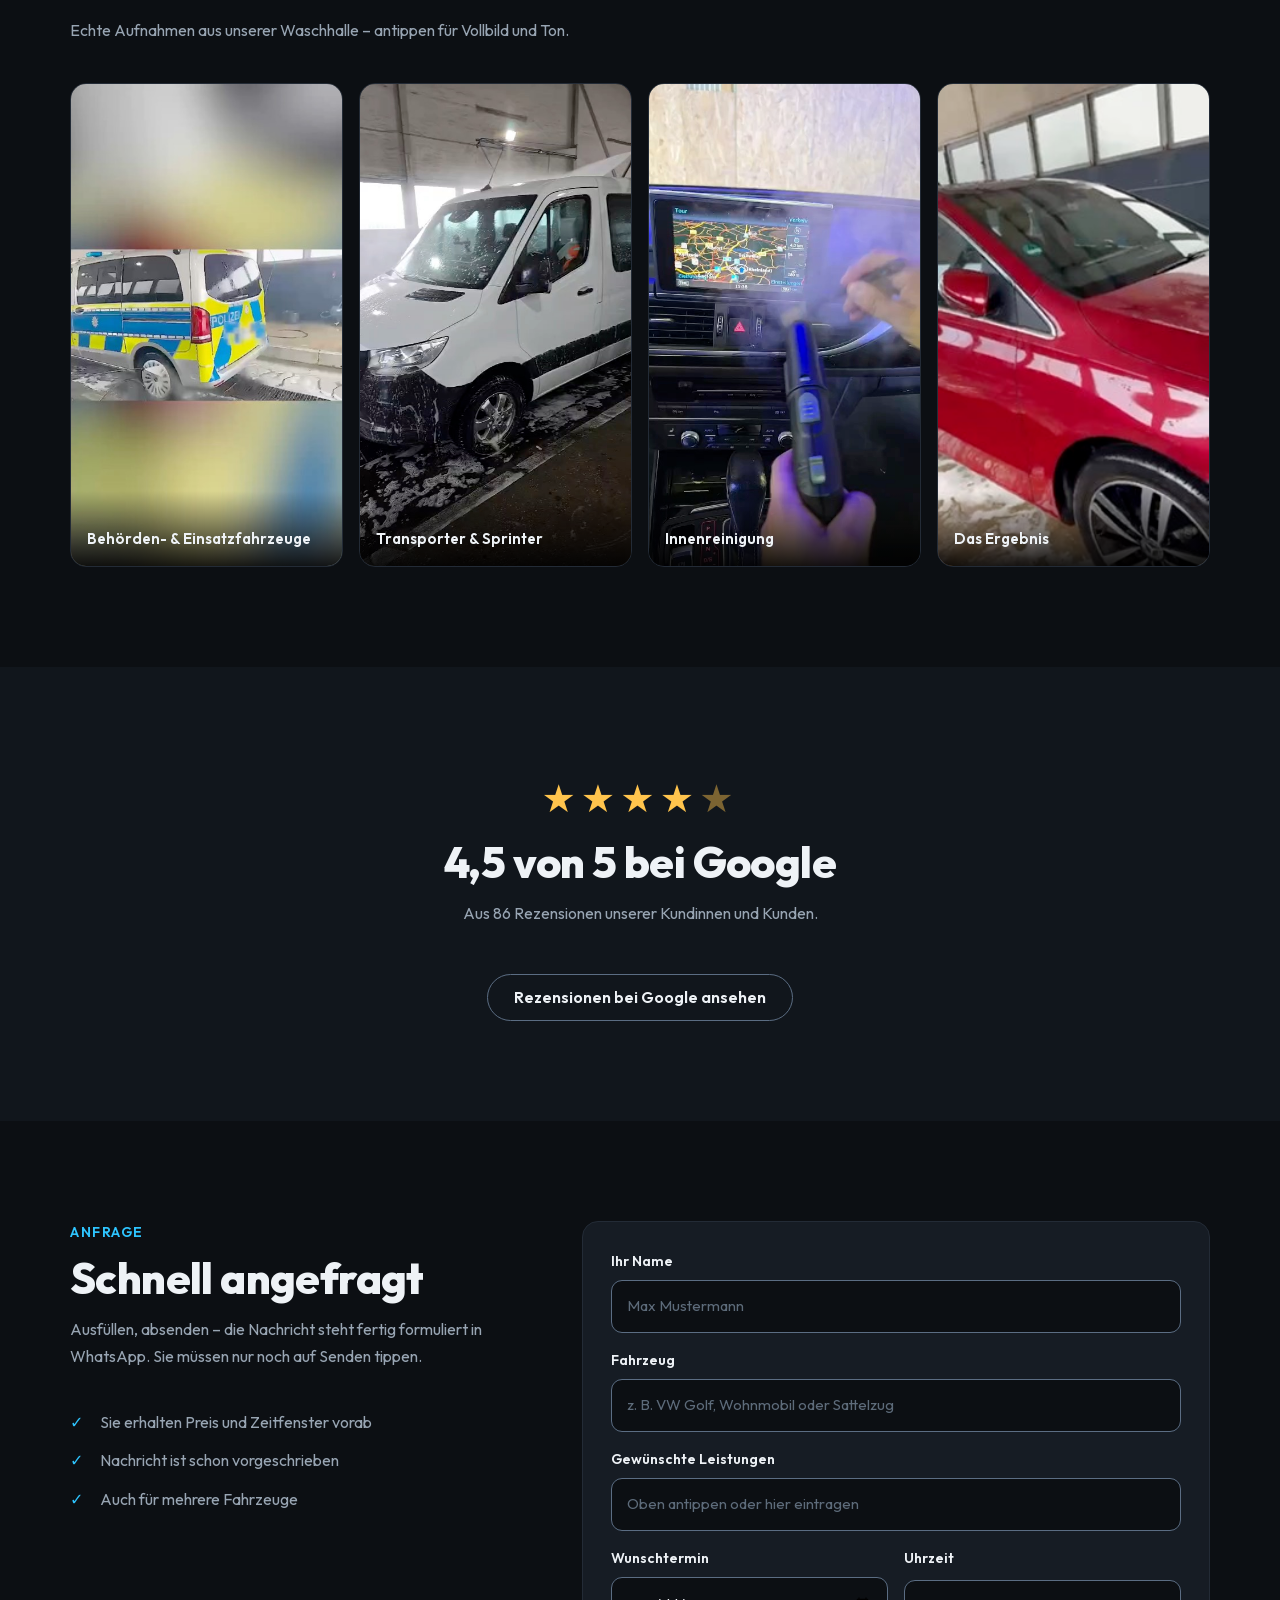
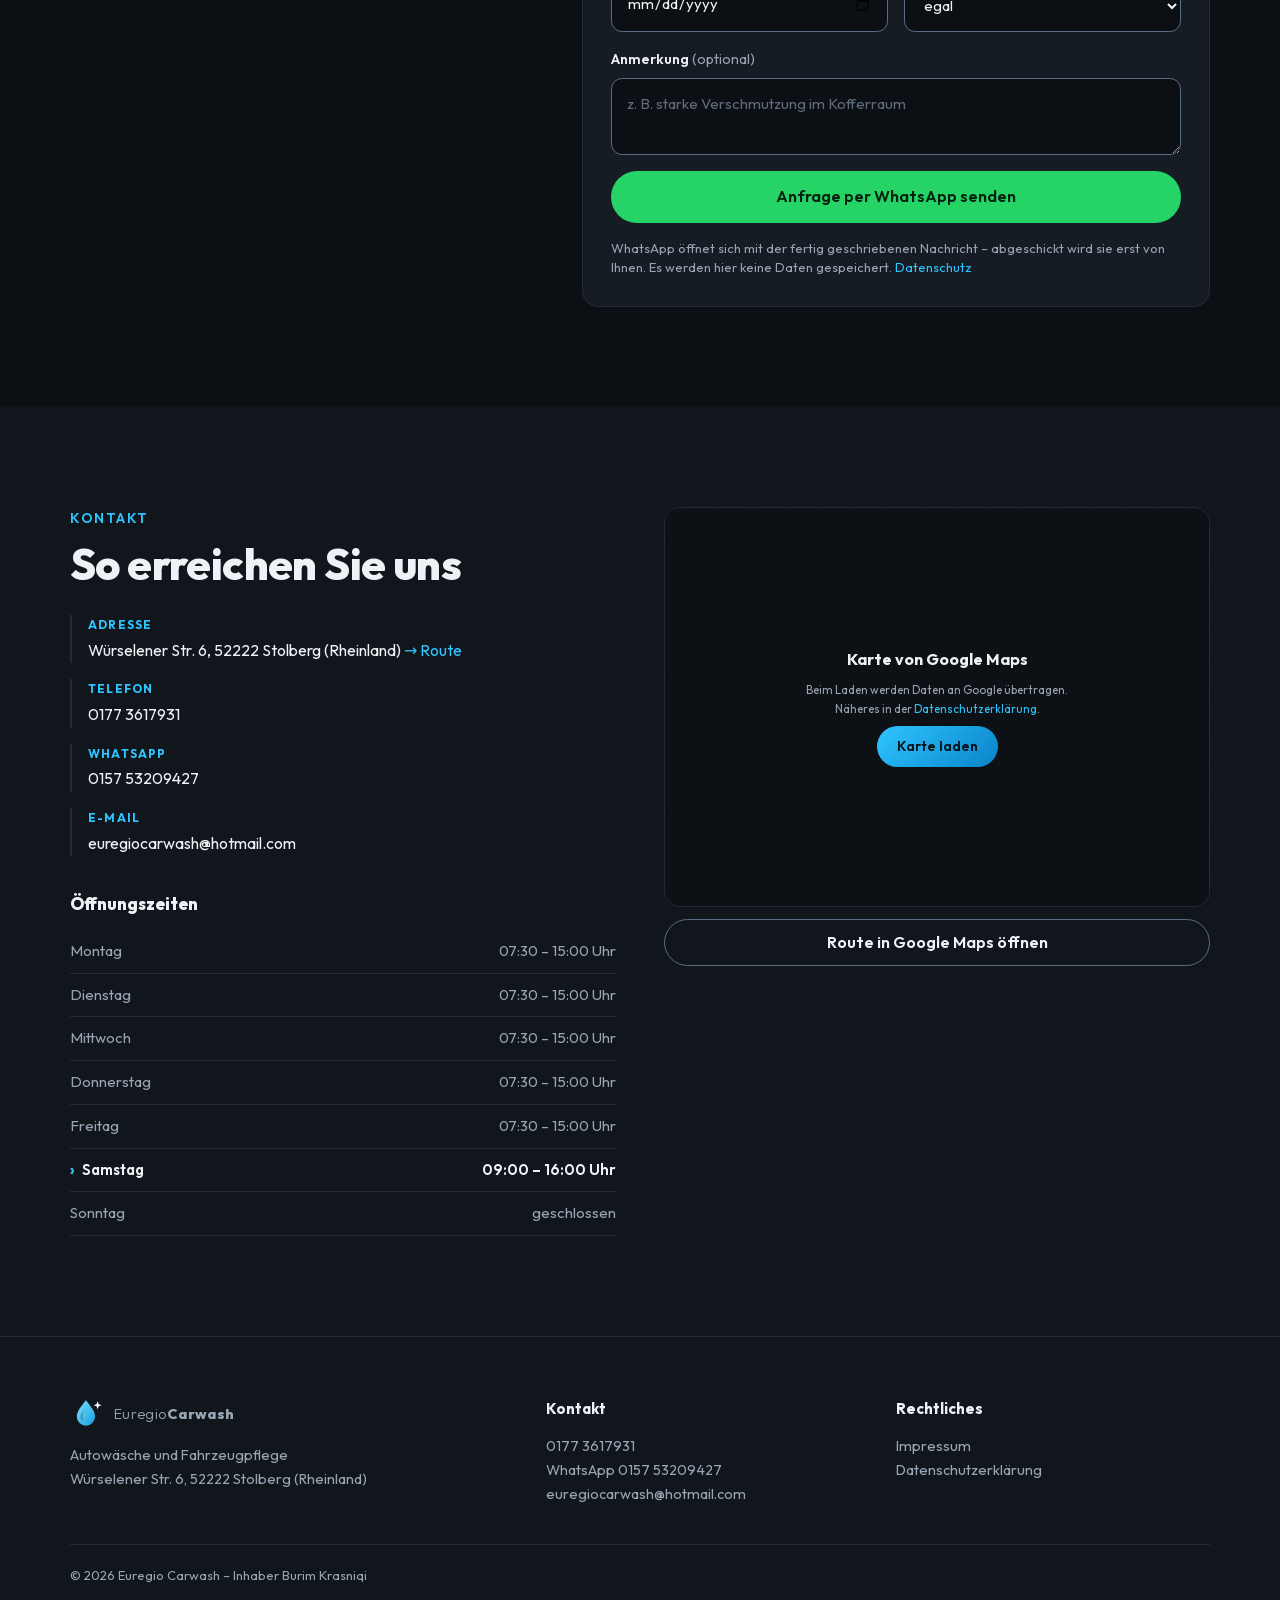
==== commit d1a7cb16: "Update confirmed opening hours" ====
--- a/index.html
+++ b/index.html
@@ -81,11 +81,16 @@
         "Tuesday",
         "Wednesday",
         "Thursday",
-        "Friday",
-        "Saturday"
+        "Friday"
       ],
+      "opens": "07:30",
+      "closes": "15:00"
+    },
+    {
+      "@type": "OpeningHoursSpecification",
+      "dayOfWeek": "Saturday",
       "opens": "09:00",
-      "closes": "17:00"
+      "closes": "16:00"
     }
   ],
   "aggregateRating": {
